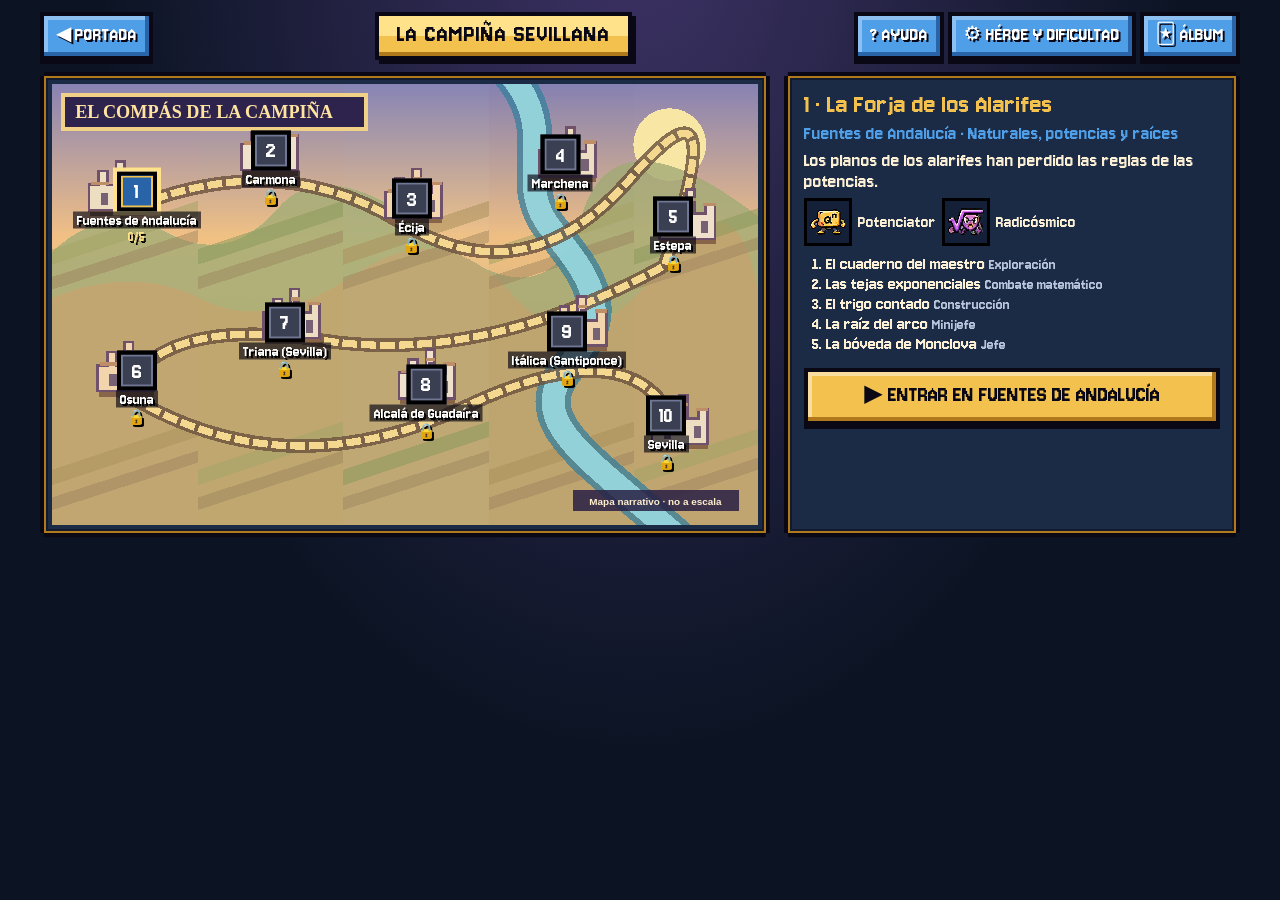
==== aventura/index.html @ 947fe61d "Galois Legacy: aventura RPG jugable con los 10 mundos y las 50 aventuras - aventura/retos.js: genera" ====
<!doctype html>
<html lang="es">
<head>
<meta charset="utf-8">
<meta name="viewport" content="width=device-width, initial-scale=1, viewport-fit=cover, user-scalable=no">
<meta name="theme-color" content="#0c1424">
<meta name="description" content="Galois Legacy · Aventura RPG de Matemáticas de 1.º ESO por la Campiña sevillana.">
<title>Aventura · Galois Legacy</title>
<link rel="icon" href="../assets/galois/identidad/logo-galois-legacy.svg">
<link rel="preconnect" href="https://fonts.googleapis.com"><link rel="preconnect" href="https://fonts.gstatic.com" crossorigin>
<link href="https://fonts.googleapis.com/css2?family=Jersey+10&display=swap" rel="stylesheet">
<link rel="stylesheet" href="../shared/galois-theme.css">
<link rel="stylesheet" href="aventura.css">
</head>
<body>
<canvas id="lienzo" aria-label="Mundo de la aventura" role="img"></canvas>

<!-- HUD -->
<header id="hud" class="hud" hidden>
  <div class="h-izq">
    <span class="h-heroe" id="hHeroe"></span>
    <span class="h-nivel"><b id="hNivel">Nv 1</b><span class="xp"><i id="hXp"></i></span></span>
    <span class="h-monedas"><span class="moneda" aria-hidden="true"></span><b id="hMonedas">0</b><span class="sr"> monedas</span></span>
    <span class="h-poc">🧪<b id="hPociones">0</b><span class="sr"> pociones</span></span>
  </div>
  <div class="h-mision"><small id="hMundo"></small><b id="hMision"></b></div>
  <nav class="h-der" aria-label="Menú del juego">
    <button type="button" id="bMenu" title="Misiones">📜<span class="sr">Misiones</span></button>
    <button type="button" id="bInv" title="Inventario">🎒<span class="sr">Inventario</span></button>
    <button type="button" id="bAjustes" title="Ajustes">⚙<span class="sr">Ajustes</span></button>
    <button type="button" id="bCampina" title="Mapa de la Campiña">🗺<span class="sr">Mapa de la Campiña</span></button>
  </nav>
</header>

<!-- Controles táctiles -->
<div id="controles" class="controles" hidden>
  <div id="cruceta" class="cruceta" aria-label="Cruceta de movimiento"><span></span></div>
  <button type="button" id="botonA" class="botonA" aria-label="Acción: hablar, abrir o examinar">A</button>
</div>

<div id="aviso" class="aviso" role="status" hidden></div>

<!-- Diálogo -->
<div id="dialogo" class="dialogo gl-box" role="dialog" aria-live="polite" hidden>
  <b id="dQuien"></b><p id="dTexto"></p><span class="mas" aria-hidden="true">▼</span>
</div>

<!-- Panel de reto / combate -->
<section id="reto" class="reto gl-box" aria-labelledby="rTitulo" hidden>
  <div class="r-cab">
    <div><h2 id="rTitulo"></h2><small id="rTipo"></small></div>
    <div class="r-estado"><span id="rVidas" class="vidas" role="img"></span><small id="rProgreso"></small></div>
  </div>
  <p id="rFase" class="fase"></p>
  <p id="rTexto" class="enunciado"></p>
  <div id="rVisual" class="visual"></div>
  <div id="rOpciones" class="opciones"></div>
  <p id="rPista" class="pista" hidden></p>
  <div id="rExpl" class="expl" role="status" hidden></div>
  <div class="r-acciones">
    <button type="button" id="rHab" class="hab"></button>
    <button type="button" id="rPistaBtn">💡 Pista</button>
    <button type="button" id="rPocion">🧪 Poción</button>
    <button type="button" id="rHuir" class="sec">Salir</button>
  </div>
</section>

<!-- Recompensa -->
<section id="premio" class="premio" aria-labelledby="pTitulo" hidden>
  <div class="gl-box p-caja">
    <canvas id="pCofre" class="cofre-anim" width="64" height="64" aria-hidden="true"></canvas>
    <h2 id="pTitulo"></h2>
    <div id="pCuerpo"></div>
    <button type="button" class="gl-btn" id="pSeguir">Continuar ▶</button>
  </div>
</section>

<!-- Mapa general de la Campiña -->
<section id="campina" class="campina" hidden>
  <header class="c-cab">
    <a href="../index.html#mapa" class="gl-btn azul">◀ Portada</a>
    <h1><span class="gl-cinta">La Campiña Sevillana</span></h1>
    <div><button type="button" class="gl-btn azul" id="cAyuda">? Ayuda</button> <button type="button" class="gl-btn azul" id="cAjustes">⚙ Héroe y dificultad</button> <a class="gl-btn azul" href="../coleccion/index.html">🃏 Álbum</a></div>
  </header>
  <div class="c-cuerpo">
    <div class="c-mapa gl-box"><div class="c-lienzo"><img src="../assets/galois/mapa/campina-sevillana.svg" alt="Mapa de los diez mundos de la Campiña sevillana" width="192" height="120"><div id="cMarcas"></div></div></div>
    <aside id="cFicha" class="c-ficha gl-box" aria-live="polite"></aside>
  </div>
</section>

<!-- Menú -->
<section id="menu" class="menu" hidden>
  <div class="gl-box m-caja" role="dialog" aria-label="Menú">
    <nav class="pest" role="tablist">
      <button type="button" role="tab" data-pest="misiones">📜 Misiones</button>
      <button type="button" role="tab" data-pest="inventario">🎒 Inventario</button>
      <button type="button" role="tab" data-pest="tienda">🏪 Tienda</button>
      <button type="button" role="tab" data-pest="ajustes">⚙ Ajustes</button>
      <button type="button" role="tab" data-pest="ayuda">? Ayuda</button>
    </nav>
    <div id="mCuerpo" class="m-cuerpo"></div>
    <button type="button" class="gl-btn" id="mCerrar">Cerrar ✕</button>
  </div>
</section>

<script src="../shared/galois-data.js"></script>
<script src="../coleccion/datos.js"></script>
<script src="../shared/galois-sprites.js"></script>
<script src="../shared/galois-escenarios.js"></script>
<script src="../coleccion/arte.js"></script>
<script src="../coleccion/bridge.js"></script>
<script src="retos.js"></script>
<script src="mundos.js"></script>
<script src="motor.js"></script>
</body>
</html>
---- shared/galois-theme.css ----
/* =========================================================
   GALOIS LEGACY — tema común pixel art 16-bit
   Verdes, azules, dorados y violetas (documento de diseño).
   Solo aspecto visual. Los juegos siguen usando pichu-theme.css
   hasta que se adapten (fase 5): ambos temas conviven.
   ========================================================= */
:root {
  --gl-noche: #0c1424;      /* fondo */
  --gl-noche-2: #142037;
  --gl-panel: #1b2a45;      /* paneles de piedra azul */
  --gl-panel-2: #24375a;
  --gl-oro: #f2c14e;
  --gl-oro-claro: #ffe28a;
  --gl-oro-osc: #b07a1c;
  --gl-crema: #fbf0d6;
  --gl-azul: #4f9ee8;
  --gl-azul-osc: #2a64a8;
  --gl-verde: #6cc35a;
  --gl-verde-osc: #2f7d33;
  --gl-violeta: #9a6be0;
  --gl-violeta-osc: #4a2b86;
  --gl-rojo: #e0565b;
  --gl-negro: #0a0814;
  --gl-texto-suave: #b9c6dd;

  --gl-font: "Jersey 10", "Trebuchet MS", system-ui, sans-serif;
  --gl-u: 4px;
}

/* Marco: borde oscuro + filo dorado + esquinas recortadas + sombra dura */
.gl-box {
  position: relative;
  background: var(--gl-panel);
  color: var(--gl-crema);
  border: var(--gl-u) solid var(--gl-negro);
  box-shadow:
    inset 0 0 0 2px var(--gl-oro-osc),
    inset 0 0 0 4px rgba(0,0,0,.35),
    var(--gl-u) var(--gl-u) 0 var(--gl-negro);
  clip-path: polygon(
    0 var(--gl-u), var(--gl-u) var(--gl-u), var(--gl-u) 0,
    calc(100% - var(--gl-u)) 0, calc(100% - var(--gl-u)) var(--gl-u), 100% var(--gl-u),
    100% calc(100% - var(--gl-u)), calc(100% - var(--gl-u)) calc(100% - var(--gl-u)), calc(100% - var(--gl-u)) 100%,
    var(--gl-u) 100%, var(--gl-u) calc(100% - var(--gl-u)), 0 calc(100% - var(--gl-u))
  );
}

/* Cinta dorada para títulos (como la del cartel de referencia) */
.gl-cinta {
  display: inline-block;
  font-family: var(--gl-font);
  text-transform: uppercase;
  letter-spacing: 1px;
  color: var(--gl-negro);
  background: linear-gradient(var(--gl-oro-claro) 0 50%, var(--gl-oro) 50% 100%);
  border: var(--gl-u) solid var(--gl-negro);
  box-shadow: inset 0 -4px 0 var(--gl-oro-osc), var(--gl-u) var(--gl-u) 0 var(--gl-negro);
  padding: 4px 18px 6px;
  line-height: 1.15;
}

.gl-titulo {
  font-family: var(--gl-font);
  font-weight: 400;
  text-transform: uppercase;
  color: var(--gl-oro);
  text-shadow: 3px 3px 0 var(--gl-negro), -1px -1px 0 var(--gl-negro), 1px -1px 0 var(--gl-negro), -1px 1px 0 var(--gl-negro);
  letter-spacing: 1px;
  line-height: 1.2;
}

.gl-btn {
  font-family: var(--gl-font);
  font-size: 24px;
  line-height: 1.1;
  color: var(--gl-negro);
  background: var(--gl-oro);
  border: var(--gl-u) solid var(--gl-negro);
  box-shadow: inset -4px -4px 0 var(--gl-oro-osc), inset 4px 4px 0 rgba(255,255,255,.45), 0 4px 0 var(--gl-negro);
  padding: 10px 18px 12px;
  min-height: 48px;
  min-width: 48px;
  cursor: pointer;
  text-transform: uppercase;
  text-decoration: none;
  display: inline-flex; align-items: center; justify-content: center; gap: 8px;
  -webkit-tap-highlight-color: transparent;
}
.gl-btn:hover { filter: brightness(1.1); }
.gl-btn:active { transform: translateY(4px); box-shadow: inset -4px -4px 0 var(--gl-oro-osc), inset 4px 4px 0 rgba(255,255,255,.45), 0 0 0 var(--gl-negro); }
.gl-btn.azul { background: var(--gl-azul); color: #fff; box-shadow: inset -4px -4px 0 var(--gl-azul-osc), inset 4px 4px 0 rgba(255,255,255,.35), 0 4px 0 var(--gl-negro); text-shadow: 2px 2px 0 var(--gl-negro); }
.gl-btn.verde { background: var(--gl-verde); box-shadow: inset -4px -4px 0 var(--gl-verde-osc), inset 4px 4px 0 rgba(255,255,255,.35), 0 4px 0 var(--gl-negro); }

:focus-visible { outline: 4px dashed var(--gl-azul); outline-offset: 4px; }

.gl-sprite, img.gl-sprite { image-rendering: pixelated; image-rendering: crisp-edges; }

@media (prefers-reduced-motion: reduce) {
  *, *::before, *::after { animation-duration: .001ms !important; animation-iteration-count: 1 !important; transition-duration: .001ms !important; }
}

html, body, button, input, select { font-variant-ligatures: none; font-feature-settings: "liga" 0, "clig" 0; }
html { font-synthesis: none; }
---- aventura/aventura.css ----
/* GALOIS LEGACY · interfaz de la aventura (retro 16-bit, táctil primero) */
*{box-sizing:border-box}html,body{margin:0;height:100%;overflow:hidden;background:#0c1424;color:var(--gl-crema);font-family:var(--gl-font);font-size:20px;-webkit-user-select:none;user-select:none;touch-action:manipulation}
[hidden]{display:none!important}
.sr{position:absolute;width:1px;height:1px;overflow:hidden;clip:rect(0 0 0 0)}
button{font:inherit;cursor:pointer}
#lienzo{position:fixed;inset:0;image-rendering:pixelated;image-rendering:crisp-edges;display:block}
.moneda{display:inline-block;width:14px;height:14px;background:#f2c14e;border:2px solid #8a5a10;border-radius:50%;vertical-align:-1px;margin-right:3px;box-shadow:inset -2px -2px 0 #c8902a}
/* HUD */
.hud{position:fixed;left:0;right:0;top:0;display:flex;align-items:center;gap:8px;padding:max(6px,env(safe-area-inset-top)) max(8px,env(safe-area-inset-right)) 6px max(8px,env(safe-area-inset-left));background:linear-gradient(#0a0814ee,#0a081488 80%,transparent);z-index:5;flex-wrap:wrap}
.h-izq{display:flex;gap:10px;align-items:center;flex-wrap:wrap}.h-heroe{color:var(--gl-oro);font-size:22px}
.h-nivel{display:flex;align-items:center;gap:4px}.xp{width:70px;height:10px;background:#1a1124;border:2px solid #000;display:inline-block}.xp i{display:block;height:100%;background:linear-gradient(#9df07a 50%,#5ab84a 50%)}
.h-mision{flex:1 1 200px;min-width:0;text-align:center;line-height:1.05;text-shadow:2px 2px 0 #000}.h-mision small{display:block;color:var(--gl-texto-suave);font-size:16px}.h-mision b{font-weight:400;color:#ffe28a}
.h-der{display:flex;gap:6px}.h-der button{width:44px;height:44px;background:var(--gl-panel);border:3px solid #000;box-shadow:inset 0 0 0 2px var(--gl-oro-osc);color:#fff;font-size:20px}
/* controles táctiles */
.controles{position:fixed;inset:auto 0 0 0;height:0;z-index:6}
.cruceta{position:fixed;left:max(18px,env(safe-area-inset-left));bottom:max(18px,env(safe-area-inset-bottom));width:132px;height:132px;border-radius:50%;background:#0a0814aa;border:4px solid #f2c14e88;touch-action:none}
.cruceta span{position:absolute;inset:38px;border-radius:50%;background:#f2c14e55;border:3px solid #f2c14e}
.botonA{position:fixed;right:max(22px,env(safe-area-inset-right));bottom:max(30px,env(safe-area-inset-bottom));width:84px;height:84px;border-radius:50%;background:#e0565b;border:4px solid #000;box-shadow:inset -5px -5px 0 #a8343a,4px 4px 0 #000;color:#fff;font-size:34px;touch-action:none}
/* avisos */
.aviso{position:fixed;left:50%;top:70px;transform:translateX(-50%);z-index:7;background:#241930ee;border:3px solid var(--gl-oro);padding:8px 16px;text-align:center;box-shadow:4px 4px 0 #000;max-width:90vw}
.aviso b{display:block;font-weight:400;color:var(--gl-oro);font-size:24px}.aviso small{display:block;font-size:18px}
.aviso.sale{animation:aviso .4s steps(4)}@keyframes aviso{from{transform:translate(-50%,-20px);opacity:0}}
/* diálogo */
.dialogo{position:fixed;left:50%;transform:translateX(-50%);bottom:max(14px,env(safe-area-inset-bottom));width:min(760px,calc(100% - 24px));padding:12px 18px 16px;z-index:8;cursor:pointer;min-height:110px}
.dialogo b{font-weight:400;color:var(--gl-oro);font-size:24px}.dialogo p{margin:4px 0 0;font-size:23px;line-height:1.2}
.dialogo .mas{position:absolute;right:14px;bottom:8px;color:var(--gl-oro);animation:mas .8s steps(2) infinite}@keyframes mas{50%{transform:translateY(3px)}}
/* reto */
.reto{position:fixed;left:50%;transform:translateX(-50%);bottom:0;width:min(900px,100%);max-height:60vh;max-height:60dvh;overflow:auto;padding:12px 16px max(14px,env(safe-area-inset-bottom));z-index:9;-webkit-user-select:text;user-select:text}
.r-cab{display:flex;justify-content:space-between;gap:10px;align-items:flex-start}.r-cab h2{margin:0;font-weight:400;color:var(--gl-oro);font-size:26px;line-height:1}.r-cab small{color:var(--gl-texto-suave);font-size:17px}
.r-estado{text-align:right}.vidas{display:flex;gap:3px;justify-content:flex-end}.vidas i{width:18px;height:16px;background:#3a2030;clip-path:polygon(50% 100%,0 40%,0 15%,20% 0,50% 15%,80% 0,100% 15%,100% 40%)}.vidas i.on{background:#e0565b}.vidas i.medio{background:linear-gradient(90deg,#e0565b 50%,#3a2030 50%)}
.fase{margin:6px 0 0;color:#c59bff;font-size:20px}.fase:empty{display:none}
.enunciado{font-size:25px;line-height:1.2;margin:8px 0;font-family:"Trebuchet MS",system-ui,sans-serif;font-size:21px}
.opciones{display:grid;grid-template-columns:repeat(auto-fit,minmax(min(100%,190px),1fr));gap:8px}
.op{min-height:52px;padding:8px 10px;background:var(--gl-crema);color:#1a1124;border:3px solid #000;box-shadow:inset -3px -3px 0 #cdbb98,3px 3px 0 #000;font-family:"Trebuchet MS",system-ui,sans-serif;font-size:21px;font-weight:700}
.op:hover:not(:disabled){background:#fff6dc}.op.bien{background:#7fe07a}.op.mal{background:#f08a8a}.op.tachada{text-decoration:line-through;opacity:.4}.op:disabled{cursor:default}
.teclado{display:flex;flex-direction:column;gap:6px;max-width:340px}.teclado output{min-height:46px;background:#0a0814;border:3px solid var(--gl-oro);font-size:30px;padding:4px 10px;font-family:"Trebuchet MS",sans-serif}
.teclas{display:grid;grid-template-columns:repeat(3,1fr);gap:6px}.teclas button{min-height:48px;background:var(--gl-crema);border:3px solid #000;font-size:24px;font-family:"Trebuchet MS",sans-serif;font-weight:700;color:#1a1124}.teclas .ok{grid-column:span 2;background:#7fe07a}
.pista{background:#2a2050;border:2px dashed #c59bff;padding:6px 10px;font-family:"Trebuchet MS",sans-serif;font-size:18px}
.expl{margin-top:8px;padding:10px 12px;border:3px solid;font-family:"Trebuchet MS",sans-serif;font-size:18px;line-height:1.35}.expl.ok{border-color:#7fe07a;background:#1a3a2a}.expl.mal{border-color:#f0a050;background:#3a2418}
.expl button{display:block;margin-top:8px;min-height:46px;padding:6px 14px;background:var(--gl-oro);border:3px solid #000;box-shadow:3px 3px 0 #000;font-family:var(--gl-font);font-size:22px}.expl button.sec{display:inline-block;background:var(--gl-crema)}
.r-acciones{display:flex;gap:6px;flex-wrap:wrap;margin-top:10px}.r-acciones button{min-height:44px;padding:4px 10px;background:var(--gl-panel-2);color:#fff;border:3px solid #000;font-size:18px}.r-acciones button:disabled{opacity:.45}.r-acciones .hab{background:#4a2b86}.r-acciones .sec{margin-left:auto}
.visual:empty{display:none}.visual{margin:6px 0}.vis-barra{display:flex;gap:3px;height:34px;max-width:420px}.vis-barra i{flex:1;background:#5a4a3a;border:2px solid #000}.vis-barra i.on{background:#87a466}
.vis-graf{display:flex;gap:10px;align-items:flex-end;height:110px;max-width:360px;border-left:3px solid #fbf0d6;border-bottom:3px solid #fbf0d6;padding:0 8px;position:relative}.vis-graf span{flex:1;display:flex;flex-direction:column;justify-content:flex-end;height:100%;text-align:center}.vis-graf i{display:block;background:#4f9ee8;border:2px solid #000;min-height:2px}.vis-graf b{font-weight:400}.vis-graf.trunc em{position:absolute;left:-30px;bottom:-4px;font-style:normal}
.vis-plano{width:150px;height:150px;background:#142037;border:2px solid #000}
/* premio */
.premio{position:fixed;inset:0;display:grid;place-items:center;background:#0a0814cc;z-index:12;padding:16px;overflow:auto}
.p-caja{width:min(640px,100%);padding:18px;text-align:center;max-height:94vh;overflow:auto}.p-caja h2{font-weight:400;color:var(--gl-oro);font-size:30px;margin:6px 0}.p-caja h3{font-weight:400;color:#c59bff;margin:12px 0 6px}
.cofre-anim{width:128px;height:128px;image-rendering:pixelated;filter:drop-shadow(0 0 12px #ffe28a)}
.botin{list-style:none;padding:0;margin:6px 0;display:flex;gap:14px;justify-content:center;flex-wrap:wrap;font-size:24px}.botin .sube{color:#9df07a}
.pcartas{display:flex;gap:14px;justify-content:center;flex-wrap:wrap}.pc{width:150px}.pc b{display:block;font-weight:400;font-size:20px}.pc small{color:var(--gl-texto-suave);font-size:16px}
.pc-i{position:relative;width:128px;height:176px;margin:0 auto 4px;transform-style:preserve-3d;animation:voltea 1.2s .5s both steps(10)}.pc-i img{position:absolute;inset:0;width:100%;height:100%;image-rendering:pixelated;backface-visibility:hidden}.pc-i img+img{transform:rotateY(180deg)}
@keyframes voltea{from{transform:rotateY(180deg) scale(.6)}to{transform:rotateY(0) scale(1)}}
.nota{color:var(--gl-texto-suave);font-family:"Trebuchet MS",sans-serif;font-size:17px}
/* campiña */
.campina{position:fixed;inset:0;overflow:auto;padding:max(12px,env(safe-area-inset-top)) 14px 20px;background:radial-gradient(ellipse at 50% -10%,rgba(154,107,224,.35),transparent 60%),#0c1424;z-index:4;-webkit-user-select:text;user-select:text}
.c-cab{display:flex;gap:10px;align-items:center;justify-content:space-between;flex-wrap:wrap;max-width:1200px;margin:0 auto 12px}.c-cab h1{margin:0;font-size:26px}.c-cab .gl-btn{font-size:20px;padding:6px 12px 8px}
.c-cuerpo{display:grid;grid-template-columns:minmax(0,1.6fr) minmax(0,1fr);gap:14px;max-width:1200px;margin:0 auto}
.c-mapa{padding:8px}.c-lienzo{position:relative;aspect-ratio:192/120}.c-lienzo img{position:absolute;inset:0;width:100%;height:100%;image-rendering:pixelated}
.cm{position:absolute;transform:translate(-50%,-50%);display:flex;flex-direction:column;align-items:center;background:none;border:0;color:#fff;padding:0;min-width:48px;min-height:48px}
.cm .num{width:40px;height:40px;display:grid;place-items:center;background:var(--gl-azul-osc);border:4px solid #000;box-shadow:inset 0 0 0 2px var(--gl-oro),3px 3px 0 #000;font-size:24px}
.cm.hecho .num{background:var(--gl-oro);color:#000}.cm.bloq .num{background:#3a3f52;box-shadow:inset 0 0 0 2px #707792}
.cm .nom{font-size:16px;text-shadow:2px 2px 0 #000;white-space:nowrap;background:#0a0814aa;padding:0 4px}.cm .pr{font-size:15px;color:#ffe28a;text-shadow:2px 2px 0 #000}
.cm[aria-current="true"] .num{outline:4px solid #ffe28a;animation:late 1s steps(2) infinite}@keyframes late{50%{transform:translateY(-3px)}}
.c-ficha{padding:14px 16px}.c-ficha h2{margin:0;font-weight:400;color:var(--gl-oro);font-size:28px;line-height:1.05}.c-ficha .lugar{color:var(--gl-azul);margin:4px 0}.c-ficha p{margin:6px 0}
.enem{display:flex;gap:6px;align-items:center;flex-wrap:wrap;font-size:18px}.enem img{background:var(--gl-noche-2);border:3px solid #000;image-rendering:pixelated}
.avs{margin:8px 0;padding-left:22px;font-size:19px}.avs li.ok{color:#9df07a}.avs li.ok::marker{content:"✔ "}.avs small{color:var(--gl-texto-suave)}
.c-ficha .gl-btn{width:100%;font-size:24px;margin-top:6px}.bloqueo{background:#3a3f52;padding:8px;border:3px solid #000}
/* menú */
.menu{position:fixed;inset:0;background:#0a0814cc;display:grid;place-items:center;z-index:11;padding:12px}
.m-caja{width:min(820px,100%);max-height:94vh;display:flex;flex-direction:column;padding:12px 16px;-webkit-user-select:text;user-select:text}
.pest{display:flex;gap:4px;flex-wrap:wrap}.pest button{background:var(--gl-panel-2);color:#fff;border:3px solid #000;padding:4px 10px;min-height:44px;font-size:19px}.pest button[aria-selected="true"]{background:var(--gl-oro);color:#000}
.m-cuerpo{overflow:auto;margin:10px 0;font-size:20px}.m-cuerpo h2{font-weight:400;color:var(--gl-oro);margin:4px 0}.m-cuerpo h3{font-weight:400;color:#c59bff;margin:12px 0 4px}
.m-cuerpo details{margin:4px 0;background:#142037;padding:4px 8px;border:2px solid #000}.m-cuerpo summary{cursor:pointer}
.inv{display:grid;grid-template-columns:repeat(auto-fill,minmax(220px,1fr));gap:6px}.inv div{background:#142037;padding:8px;border:2px solid #000}
.insignias{display:flex;gap:4px;flex-wrap:wrap}.ins{width:34px;height:34px;display:grid;place-items:center;background:#241930;border:3px solid #4a3a5a;color:#6a5a7a}.ins.ok{background:#f2c14e;border-color:#8a5a10;color:#000}
.heroes{display:grid;grid-template-columns:repeat(auto-fill,minmax(74px,1fr));gap:6px}.heroes button{background:var(--gl-panel);border:3px solid #000;color:#fff;padding:4px;font-size:16px}.heroes button[aria-pressed="true"]{background:var(--gl-oro);color:#000}.heroes canvas{width:64px;height:88px;image-rendering:pixelated;display:block;margin:0 auto}.heroes b{font-weight:400}
.difs{display:flex;flex-direction:column;gap:6px}.difs label{background:#142037;padding:6px 8px;border:2px solid #000}.difs small{color:var(--gl-texto-suave)}
.m-cuerpo input[type=checkbox],.m-cuerpo input[type=radio]{width:20px;height:20px}
.ayuda li{margin:6px 0}
@media (max-width:760px){
  body{font-size:18px}.c-cuerpo{grid-template-columns:1fr}.cm .nom{display:none}.cm .num{width:34px;height:34px;font-size:20px}
  .h-mision{order:3;flex-basis:100%}.xp{width:44px}.enunciado{font-size:19px}.op{font-size:19px;min-height:48px}.reto{max-height:64vh;max-height:64dvh}
  .cruceta{width:116px;height:116px}.cruceta span{inset:33px}.botonA{width:74px;height:74px}
}
@media (prefers-reduced-motion:reduce){*{animation:none!important;transition:none!important}}
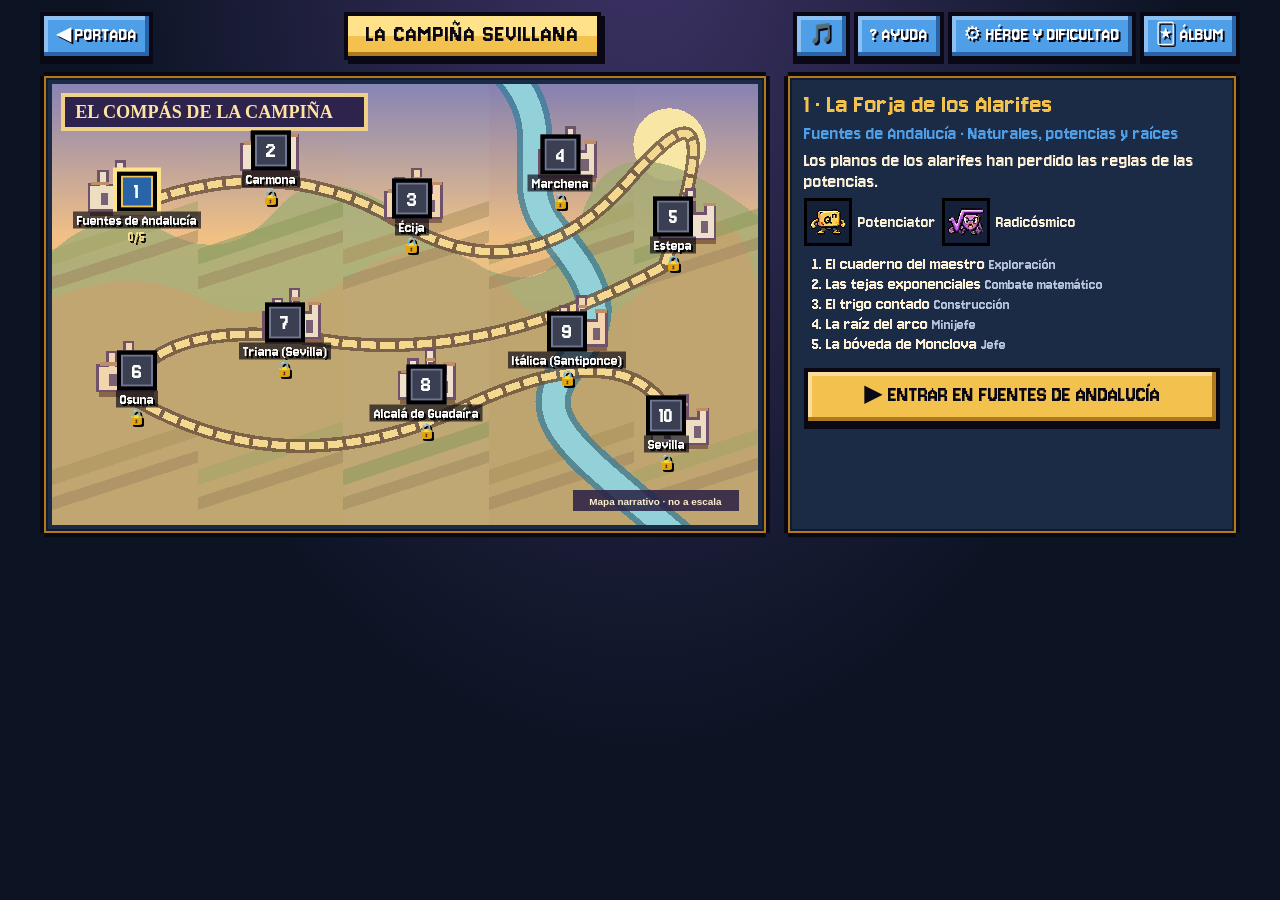
==== commit 964ca5bd: "Galois Legacy: música chiptune original para la Campiña, cada mundo, combates y jefes - shared/galoi" ====
--- a/aventura/index.html
+++ b/aventura/index.html
@@ -28,6 +28,7 @@
     <button type="button" id="bMenu" title="Misiones">📜<span class="sr">Misiones</span></button>
     <button type="button" id="bInv" title="Inventario">🎒<span class="sr">Inventario</span></button>
     <button type="button" id="bAjustes" title="Ajustes">⚙<span class="sr">Ajustes</span></button>
+    <button type="button" id="bMusica" title="Música" aria-pressed="true">🎵<span class="sr">Música</span></button>
     <button type="button" id="bCampina" title="Mapa de la Campiña">🗺<span class="sr">Mapa de la Campiña</span></button>
   </nav>
 </header>
@@ -80,7 +81,7 @@
   <header class="c-cab">
     <a href="../index.html#mapa" class="gl-btn azul">◀ Portada</a>
     <h1><span class="gl-cinta">La Campiña Sevillana</span></h1>
-    <div><button type="button" class="gl-btn azul" id="cAyuda">? Ayuda</button> <button type="button" class="gl-btn azul" id="cAjustes">⚙ Héroe y dificultad</button> <a class="gl-btn azul" href="../coleccion/index.html">🃏 Álbum</a></div>
+    <div><button type="button" class="gl-btn azul" id="cMusica" aria-pressed="true">🎵<span class="sr"> Música</span></button> <button type="button" class="gl-btn azul" id="cAyuda">? Ayuda</button> <button type="button" class="gl-btn azul" id="cAjustes">⚙ Héroe y dificultad</button> <a class="gl-btn azul" href="../coleccion/index.html">🃏 Álbum</a></div>
   </header>
   <div class="c-cuerpo">
     <div class="c-mapa gl-box"><div class="c-lienzo"><img src="../assets/galois/mapa/campina-sevillana.svg" alt="Mapa de los diez mundos de la Campiña sevillana" width="192" height="120"><div id="cMarcas"></div></div></div>
@@ -111,6 +112,7 @@
 <script src="../coleccion/bridge.js"></script>
 <script src="retos.js"></script>
 <script src="mundos.js"></script>
+<script src="../shared/galois-musica.js"></script>
 <script src="motor.js"></script>
 </body>
 </html>
